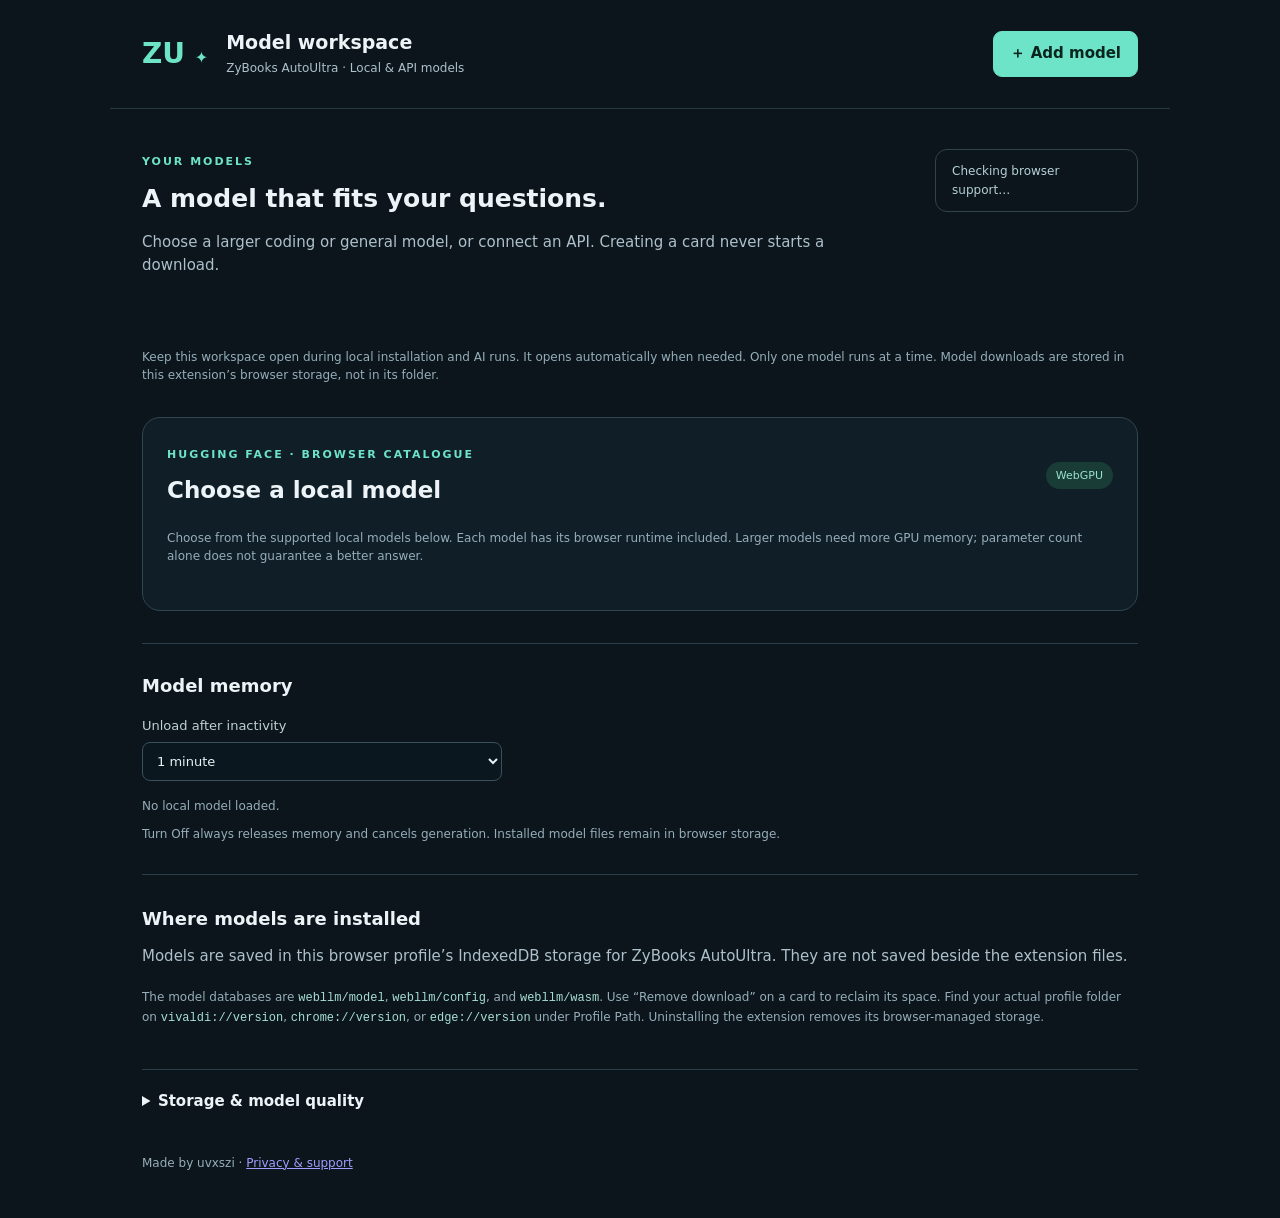
==== models.html @ 8e1f0266 "init" ====
<!doctype html><html lang="en"><head><meta charset="utf-8"><meta name="viewport" content="width=device-width,initial-scale=1"><title>Models · ZyBooks AutoUltra</title><link rel="stylesheet" href="models.css"></head><body>
<header><a class="brand" href="models.html">ZU <span>✦</span></a><div><h1>Model workspace</h1><p>ZyBooks AutoUltra · Local & API models</p></div><button id="add" class="primary">＋ Add model</button></header>
<main><section class="intro"><div><span class="eyebrow">YOUR MODELS</span><h2>A model that fits your questions.</h2><p>Choose a larger coding or general model, or connect an API. Creating a card never starts a download.</p></div><div class="gpu" id="gpu">Checking browser support…</div></section>
<div id="status" role="status" aria-live="polite"></div><section id="activity" hidden><div><strong id="job-label">Preparing model</strong><button id="cancel">Cancel</button></div><progress id="progress" max="1" value="0"></progress><p id="progress-label"></p></section>
<section id="cards" aria-label="Model cards"></section><p class="hint">Keep this workspace open during local installation and AI runs. It opens automatically when needed. Only one model runs at a time. Model downloads are stored in this extension’s browser storage, not in its folder.</p>
<section id="catalog-panel" aria-labelledby="catalog-title"><div class="catalog-head"><div><span class="eyebrow">HUGGING FACE · BROWSER CATALOGUE</span><h2 id="catalog-title">Choose a local model</h2></div><span class="catalog-badge">WebGPU</span></div>
 <p class="hint">Choose from the supported local models below. Each model has its browser runtime included. Larger models need more GPU memory; parameter count alone does not guarantee a better answer.</p>
 
 <p id="catalog-status" class="hint" role="status" aria-live="polite"></p><div id="catalog-results"></div>
 </section>
<section class="memory-settings"><h2>Model memory</h2><label>Unload after inactivity<select id="modelIdleMinutes"><option value="1">1 minute</option><option value="3">3 minutes</option><option value="5">5 minutes</option><option value="10">10 minutes</option><option value="30">30 minutes</option><option value="60">60 minutes</option><option value="0">Keep loaded until turned off</option></select></label><p id="memory-status" class="hint" role="status">No local model loaded.</p><p class="hint">Turn Off always releases memory and cancels generation. Installed model files remain in browser storage.</p></section><section class="storage-location"><h2>Where models are installed</h2><p>Models are saved in this browser profile’s IndexedDB storage for ZyBooks AutoUltra. They are not saved beside the extension files.</p><code id="storage-origin"></code><p id="storage-path" class="hint"></p><p class="hint">The model databases are <code>webllm/model</code>, <code>webllm/config</code>, and <code>webllm/wasm</code>. Use “Remove download” on a card to reclaim its space. Find your actual profile folder on <code>vivaldi://version</code>, <code>chrome://version</code>, or <code>edge://version</code> under Profile Path. Uninstalling the extension removes its browser-managed storage.</p></section>
<details><summary>Storage & model quality</summary><p>Size estimates cover model weights; tokenizer and browser cache overhead add a little more. GPU memory needs can exceed the listed baseline with longer contexts. The catalogue ranges from 0.5B to 13B parameters, including a 7B coding model. The older Llama 2 13B is a high-memory alternative, not a quality ranking. AI answers can contain mistakes; review the result before using it.</p><p>Removing a card removes its downloaded model when no other card uses that model. “Remove download” keeps the card. Keep the unpacked extension in a permanent folder when updating it.</p><p>The Windows message that WebGPU’s powerPreference is ignored is a browser warning, not an inference failure. This version omits that unused setting.</p></details>
<p class="hint">Made by uvxszi · <a href="privacy.html" target="_blank">Privacy & support</a></p></main>
<dialog id="editor"><form id="model-form"><div class="dialog-head"><h2 id="form-title">Add a model</h2><button type="button" id="close" aria-label="Close">×</button></div>
<label>Model type<select id="type"><option value="local">Local Browser Model</option><option value="api">API Model</option></select></label>
<label>Card name<input id="name" maxlength="80" required placeholder="My coding model"></label>
<div id="local-fields"><label>Local model<select id="model"></select></label><p id="model-details" class="hint"></p><label>Context capacity<select id="context"><option value="4096">4,096 tokens</option><option value="8192">8,192 tokens · more GPU memory</option></select></label></div>
<div id="api-fields" hidden><label>Chat completions endpoint<input id="endpoint" type="url" placeholder="https://provider.example/v1/chat/completions"></label><p class="hint">Using LM Studio? The Chat Completions Endpoint is usually <code>http://localhost:1234/v1/chat/completions</code>. Start its local server, then enter the model ID shown in LM Studio.</p><label>API key<input id="api-key" type="password" autocomplete="off"></label><label>Model ID<input id="api-model" placeholder="provider-model-id"></label><label>Response format<select id="format"><option value="json_schema">JSON schema</option><option value="json_object">JSON object</option></select></label><p class="hint">The provider receives the question you send, or the page excerpt you explicitly send to the topic helper. Credentials stay in extension storage.</p></div>
<label class="inline"><input id="limit-output" type="checkbox">Limit output tokens</label><p class="hint">Off by default: no extension-imposed token limit. The model’s context capacity and API server settings still apply.</p><div class="grid"><label id="token-limit-field" hidden>Output token limit<input id="tokens" type="number" min="1" max="1048576" step="1" value="1024" disabled></label><label>Temperature<input id="temperature" type="number" min="0" max="1" step="0.1" value="0.2" required></label></div>
<p class="hint">Creating a card does not download a local model.</p><p id="form-error" role="alert"></p><button id="save-model" class="primary">Create Model Card</button></form></dialog>
<script src="ai-contract.js"></script><script type="module" src="models.js"></script></body></html>
---- models.css ----
:root{color-scheme:dark;font:15px/1.55 system-ui,sans-serif;background:#0c151b;color:#edf4f7}*{box-sizing:border-box}body{margin:0}header,main{max-width:1060px;margin:auto;padding:28px 32px}header{display:flex;align-items:center;gap:18px;border-bottom:1px solid #293943}header .primary{margin-left:auto}.brand{font-weight:800;color:#6de4c7;text-decoration:none;font-size:28px}.brand span{font-size:16px}h1{font-size:19px;margin:0}h2{font-size:25px;font-weight:620;margin:8px 0 12px}p{color:#adc0cb;margin:4px 0 18px}header p{margin:2px 0;font-size:12px}.eyebrow{font-size:11px;letter-spacing:2px;color:#6de4c7;font-weight:700}.intro{display:flex;gap:30px;align-items:start;justify-content:space-between;margin:12px 0 32px}.gpu{max-width:220px;padding:12px 16px;border:1px solid #31434b;border-radius:12px;color:#b4d0d6;font-size:12px}button,input,select{font:inherit}button{border:1px solid #3b505d;background:#1e303b;color:#e1edf4;padding:10px 16px;border-radius:9px;cursor:pointer}button:hover{background:#304653}button:disabled{opacity:.5;cursor:default}.primary{background:#6de4c7;color:#09251e;border-color:#6de4c7;font-weight:650}.primary:hover{background:#93efd9}input,select{width:100%;padding:10px;border:1px solid #39505d;background:#0b171f;color:#e7f1f6;border-radius:8px}input:focus,select:focus,button:focus-visible{outline:2px solid #6de4c7;outline-offset:3px}label{display:block;font-size:13px;color:#bfd0d8;margin:16px 0}label input,label select{margin-top:6px}.inline{display:flex;gap:10px;align-items:center}.inline input{width:auto;margin:0}#cards{display:grid;grid-template-columns:repeat(auto-fit,minmax(280px,1fr));gap:16px}.card{border:1px solid #2e4653;background:linear-gradient(145deg,#162932,#12202a);border-radius:16px;padding:23px;min-height:240px;display:flex;flex-direction:column}.card.selected{border-color:#6de4c7}.card h3{font-size:20px;margin:12px 0 6px}.card .tag{color:#6de4c7;font-size:11px;letter-spacing:1px}.card .buttons{display:flex;gap:8px;flex-wrap:wrap;margin-top:auto}.card button{font-size:12px;padding:8px 10px}.card .details{font-size:12px;margin-bottom:18px}.hint{font-size:12px;margin:20px 0;color:#95aeba}details{border-top:1px solid #293e49;padding:20px 0}summary{cursor:pointer;font-weight:600}summary span{font-weight:400;color:#8ca5b3;margin-left:14px;font-size:12px}details p{margin-top:16px}#status{color:#6de4c7;margin-bottom:16px}#activity{border:1px solid #3a6a62;padding:20px;border-radius:14px;margin-bottom:20px}#activity>div{display:flex;justify-content:space-between;align-items:center}progress{width:100%;margin-top:18px;accent-color:#6de4c7}#progress-label{font-size:12px;margin-top:10px}dialog{color:inherit;background:#14232d;border:1px solid #405965;border-radius:18px;padding:28px;width:min(540px,95vw);max-height:92vh}dialog::backdrop{background:#000a;backdrop-filter:blur(4px)}.dialog-head{display:flex;align-items:center;justify-content:space-between}.dialog-head h2{font-size:21px;margin:0}.dialog-head button{padding:3px 10px}.grid{display:grid;grid-template-columns:1fr 1fr;gap:18px}#form-error{color:#ffb0a7}[hidden]{display:none!important}@media(max-width:650px){header,main{padding:20px}.intro{display:block}.gpu{max-width:none}h2{font-size:22px}}
.storage-location{padding:22px 0;border-top:1px solid #293e49}.storage-location h2{font-size:18px}.storage-location code{overflow-wrap:anywhere;color:#a7dfd2}

#catalog-panel{border:1px solid #304752;background:#101e28;border-radius:18px;padding:24px;margin:32px 0}.catalog-head{display:flex;align-items:center;justify-content:space-between}.catalog-head h2{font-size:23px;margin-bottom:0}.catalog-badge{font-size:11px;color:#99e2cf;background:#193c37;padding:5px 10px;border-radius:30px}.catalog-filters{display:grid;grid-template-columns:1fr 130px auto;gap:12px;align-items:end}.catalog-filters label{margin:0}.catalog-filters button{font-size:12px;min-height:42px}.catalog-item{display:flex;gap:16px;align-items:center;justify-content:space-between;border-top:1px solid #293f4b;padding:17px 0}.catalog-item h3{font-size:15px;margin:0 0 3px}.catalog-item p{font-size:12px;margin:0 0 4px}.catalog-item a{font-size:11px;color:#83c6d5}.catalog-item button{flex-shrink:0;font-size:12px;padding:8px 12px}.catalog-empty{padding:20px;background:#172b35;border-radius:10px;font-size:13px}#catalog-results{max-height:480px;overflow:auto;padding-right:8px}#catalog-status{margin:14px 0}.card .details{white-space:pre-line}@media(max-width:700px){.catalog-filters{grid-template-columns:1fr 110px}.catalog-filters button{grid-column:1/-1}#catalog-panel{padding:16px}.catalog-item{align-items:flex-start}}

.memory-settings{padding:20px 0;border-top:1px solid #293e49}.memory-settings h2{font-size:18px}.memory-settings label{max-width:360px}.memory-settings .hint{margin:10px 0}
.privacy-page{font-size:16px}.privacy-page header p{font-size:13px}
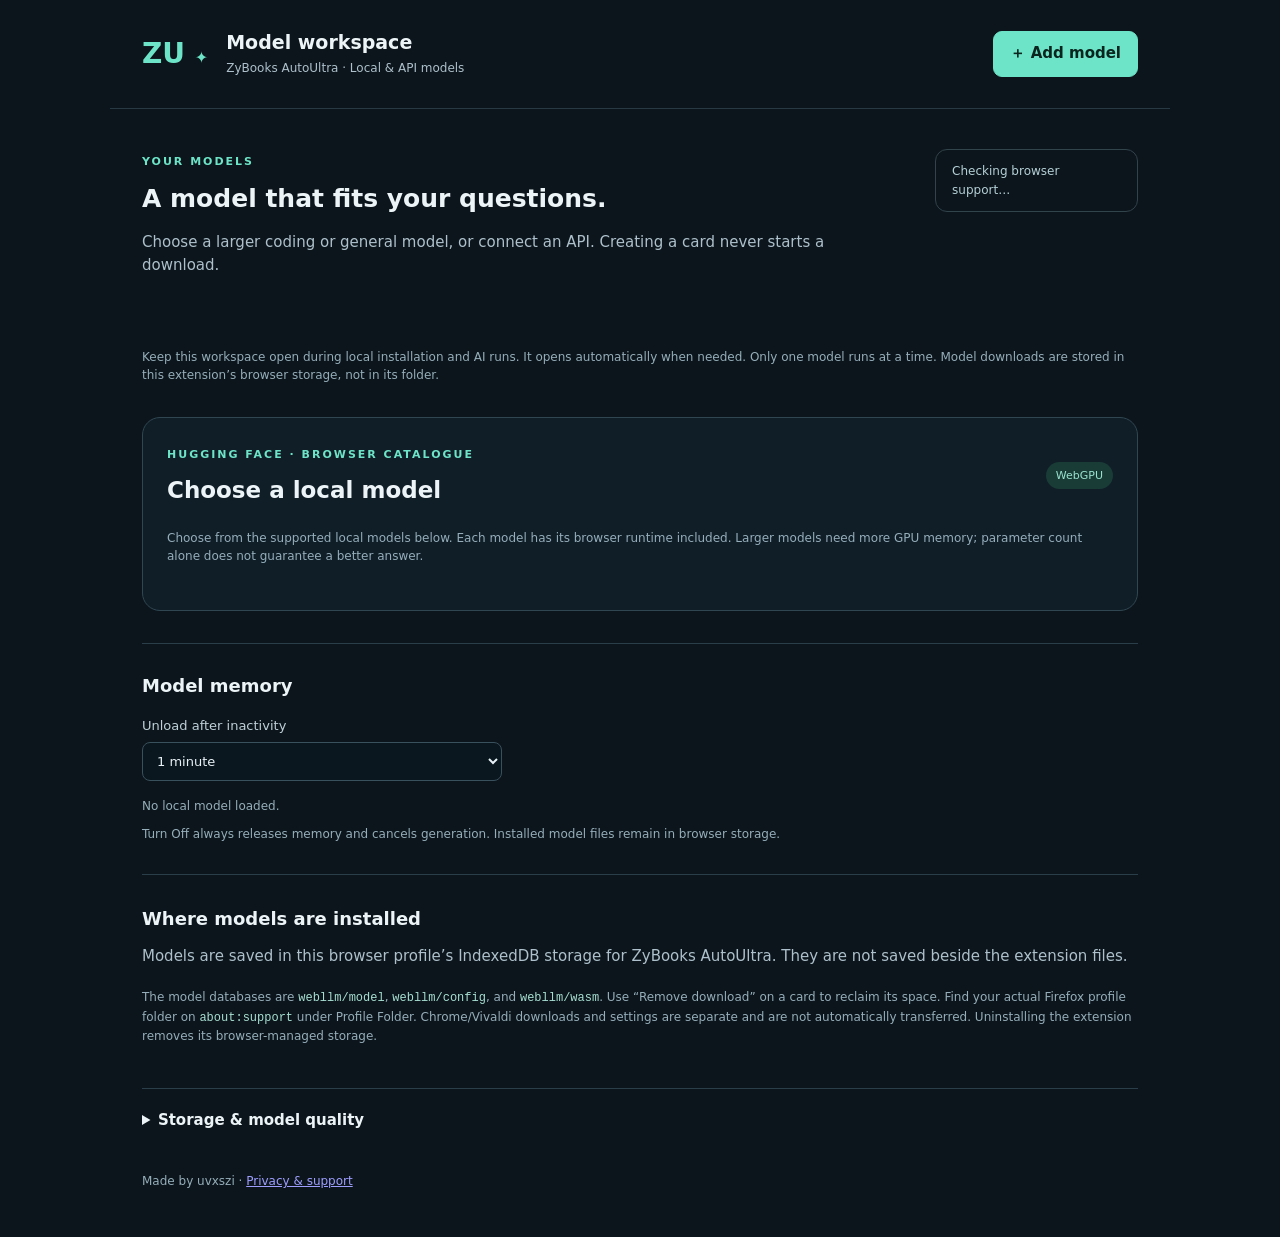
==== commit 2f6f7328: "init" ====
--- a/models.html
+++ b/models.html
@@ -1,21 +1,21 @@
-<!doctype html><html lang="en"><head><meta charset="utf-8"><meta name="viewport" content="width=device-width,initial-scale=1"><title>Models · ZyBooks AutoUltra</title><link rel="stylesheet" href="models.css"></head><body>
-<header><a class="brand" href="models.html">ZU <span>✦</span></a><div><h1>Model workspace</h1><p>ZyBooks AutoUltra · Local & API models</p></div><button id="add" class="primary">＋ Add model</button></header>
-<main><section class="intro"><div><span class="eyebrow">YOUR MODELS</span><h2>A model that fits your questions.</h2><p>Choose a larger coding or general model, or connect an API. Creating a card never starts a download.</p></div><div class="gpu" id="gpu">Checking browser support…</div></section>
-<div id="status" role="status" aria-live="polite"></div><section id="activity" hidden><div><strong id="job-label">Preparing model</strong><button id="cancel">Cancel</button></div><progress id="progress" max="1" value="0"></progress><p id="progress-label"></p></section>
-<section id="cards" aria-label="Model cards"></section><p class="hint">Keep this workspace open during local installation and AI runs. It opens automatically when needed. Only one model runs at a time. Model downloads are stored in this extension’s browser storage, not in its folder.</p>
-<section id="catalog-panel" aria-labelledby="catalog-title"><div class="catalog-head"><div><span class="eyebrow">HUGGING FACE · BROWSER CATALOGUE</span><h2 id="catalog-title">Choose a local model</h2></div><span class="catalog-badge">WebGPU</span></div>
- <p class="hint">Choose from the supported local models below. Each model has its browser runtime included. Larger models need more GPU memory; parameter count alone does not guarantee a better answer.</p>
- 
- <p id="catalog-status" class="hint" role="status" aria-live="polite"></p><div id="catalog-results"></div>
- </section>
-<section class="memory-settings"><h2>Model memory</h2><label>Unload after inactivity<select id="modelIdleMinutes"><option value="1">1 minute</option><option value="3">3 minutes</option><option value="5">5 minutes</option><option value="10">10 minutes</option><option value="30">30 minutes</option><option value="60">60 minutes</option><option value="0">Keep loaded until turned off</option></select></label><p id="memory-status" class="hint" role="status">No local model loaded.</p><p class="hint">Turn Off always releases memory and cancels generation. Installed model files remain in browser storage.</p></section><section class="storage-location"><h2>Where models are installed</h2><p>Models are saved in this browser profile’s IndexedDB storage for ZyBooks AutoUltra. They are not saved beside the extension files.</p><code id="storage-origin"></code><p id="storage-path" class="hint"></p><p class="hint">The model databases are <code>webllm/model</code>, <code>webllm/config</code>, and <code>webllm/wasm</code>. Use “Remove download” on a card to reclaim its space. Find your actual profile folder on <code>vivaldi://version</code>, <code>chrome://version</code>, or <code>edge://version</code> under Profile Path. Uninstalling the extension removes its browser-managed storage.</p></section>
-<details><summary>Storage & model quality</summary><p>Size estimates cover model weights; tokenizer and browser cache overhead add a little more. GPU memory needs can exceed the listed baseline with longer contexts. The catalogue ranges from 0.5B to 13B parameters, including a 7B coding model. The older Llama 2 13B is a high-memory alternative, not a quality ranking. AI answers can contain mistakes; review the result before using it.</p><p>Removing a card removes its downloaded model when no other card uses that model. “Remove download” keeps the card. Keep the unpacked extension in a permanent folder when updating it.</p><p>The Windows message that WebGPU’s powerPreference is ignored is a browser warning, not an inference failure. This version omits that unused setting.</p></details>
-<p class="hint">Made by uvxszi · <a href="privacy.html" target="_blank">Privacy & support</a></p></main>
-<dialog id="editor"><form id="model-form"><div class="dialog-head"><h2 id="form-title">Add a model</h2><button type="button" id="close" aria-label="Close">×</button></div>
-<label>Model type<select id="type"><option value="local">Local Browser Model</option><option value="api">API Model</option></select></label>
-<label>Card name<input id="name" maxlength="80" required placeholder="My coding model"></label>
-<div id="local-fields"><label>Local model<select id="model"></select></label><p id="model-details" class="hint"></p><label>Context capacity<select id="context"><option value="4096">4,096 tokens</option><option value="8192">8,192 tokens · more GPU memory</option></select></label></div>
-<div id="api-fields" hidden><label>Chat completions endpoint<input id="endpoint" type="url" placeholder="https://provider.example/v1/chat/completions"></label><p class="hint">Using LM Studio? The Chat Completions Endpoint is usually <code>http://localhost:1234/v1/chat/completions</code>. Start its local server, then enter the model ID shown in LM Studio.</p><label>API key<input id="api-key" type="password" autocomplete="off"></label><label>Model ID<input id="api-model" placeholder="provider-model-id"></label><label>Response format<select id="format"><option value="json_schema">JSON schema</option><option value="json_object">JSON object</option></select></label><p class="hint">The provider receives the question you send, or the page excerpt you explicitly send to the topic helper. Credentials stay in extension storage.</p></div>
-<label class="inline"><input id="limit-output" type="checkbox">Limit output tokens</label><p class="hint">Off by default: no extension-imposed token limit. The model’s context capacity and API server settings still apply.</p><div class="grid"><label id="token-limit-field" hidden>Output token limit<input id="tokens" type="number" min="1" max="1048576" step="1" value="1024" disabled></label><label>Temperature<input id="temperature" type="number" min="0" max="1" step="0.1" value="0.2" required></label></div>
-<p class="hint">Creating a card does not download a local model.</p><p id="form-error" role="alert"></p><button id="save-model" class="primary">Create Model Card</button></form></dialog>
-<script src="ai-contract.js"></script><script type="module" src="models.js"></script></body></html>
+<!doctype html><html lang="en"><head><meta charset="utf-8"><meta name="viewport" content="width=device-width,initial-scale=1"><title>Models · ZyBooks AutoUltra</title><link rel="stylesheet" href="models.css"></head><body>
+<header><a class="brand" href="models.html">ZU <span>✦</span></a><div><h1>Model workspace</h1><p>ZyBooks AutoUltra · Local & API models</p></div><button id="add" class="primary">＋ Add model</button></header>
+<main><section class="intro"><div><span class="eyebrow">YOUR MODELS</span><h2>A model that fits your questions.</h2><p>Choose a larger coding or general model, or connect an API. Creating a card never starts a download.</p></div><div class="gpu" id="gpu">Checking browser support…</div></section>
+<div id="status" role="status" aria-live="polite"></div><section id="activity" hidden><div><strong id="job-label">Preparing model</strong><button id="cancel">Cancel</button></div><progress id="progress" max="1" value="0"></progress><p id="progress-label"></p></section>
+<section id="cards" aria-label="Model cards"></section><p class="hint">Keep this workspace open during local installation and AI runs. It opens automatically when needed. Only one model runs at a time. Model downloads are stored in this extension’s browser storage, not in its folder.</p>
+<section id="catalog-panel" aria-labelledby="catalog-title"><div class="catalog-head"><div><span class="eyebrow">HUGGING FACE · BROWSER CATALOGUE</span><h2 id="catalog-title">Choose a local model</h2></div><span class="catalog-badge">WebGPU</span></div>
+ <p class="hint">Choose from the supported local models below. Each model has its browser runtime included. Larger models need more GPU memory; parameter count alone does not guarantee a better answer.</p>
+ 
+ <p id="catalog-status" class="hint" role="status" aria-live="polite"></p><div id="catalog-results"></div>
+ </section>
+<section class="memory-settings"><h2>Model memory</h2><label>Unload after inactivity<select id="modelIdleMinutes"><option value="1">1 minute</option><option value="3">3 minutes</option><option value="5">5 minutes</option><option value="10">10 minutes</option><option value="30">30 minutes</option><option value="60">60 minutes</option><option value="0">Keep loaded until turned off</option></select></label><p id="memory-status" class="hint" role="status">No local model loaded.</p><p class="hint">Turn Off always releases memory and cancels generation. Installed model files remain in browser storage.</p></section><section class="storage-location"><h2>Where models are installed</h2><p>Models are saved in this browser profile’s IndexedDB storage for ZyBooks AutoUltra. They are not saved beside the extension files.</p><code id="storage-origin"></code><p id="storage-path" class="hint"></p><p class="hint">The model databases are <code>webllm/model</code>, <code>webllm/config</code>, and <code>webllm/wasm</code>. Use “Remove download” on a card to reclaim its space. Find your actual Firefox profile folder on <code>about:support</code> under Profile Folder. Chrome/Vivaldi downloads and settings are separate and are not automatically transferred. Uninstalling the extension removes its browser-managed storage.</p></section>
+<details><summary>Storage & model quality</summary><p>Size estimates cover model weights; tokenizer and browser cache overhead add a little more. GPU memory needs can exceed the listed baseline with longer contexts. The catalogue ranges from 0.5B to 13B parameters, including a 7B coding model. The older Llama 2 13B is a high-memory alternative, not a quality ranking. AI answers can contain mistakes; review the result before using it.</p><p>Removing a card removes its downloaded model when no other card uses that model. “Remove download” keeps the card. Keep the unpacked extension in a permanent folder when updating it.</p><p>Local AI requires WebGPU and the model’s GPU features, including shader-f16. Firefox support depends on your operating system, GPU, and driver. If unavailable, use an API model or a local LM Studio server.</p></details>
+<p class="hint">Made by uvxszi · <a href="privacy.html" target="_blank">Privacy & support</a></p></main>
+<dialog id="editor"><form id="model-form"><div class="dialog-head"><h2 id="form-title">Add a model</h2><button type="button" id="close" aria-label="Close">×</button></div>
+<label>Model type<select id="type"><option value="local">Local Browser Model</option><option value="api">API Model</option></select></label>
+<label>Card name<input id="name" maxlength="80" required placeholder="My coding model"></label>
+<div id="local-fields"><label>Local model<select id="model"></select></label><p id="model-details" class="hint"></p><label>Context capacity<select id="context"><option value="4096">4,096 tokens</option><option value="8192">8,192 tokens · more GPU memory</option></select></label></div>
+<div id="api-fields" hidden><label>Chat completions endpoint<input id="endpoint" type="url" placeholder="https://provider.example/v1/chat/completions"></label><p class="hint">Using LM Studio? The Chat Completions Endpoint is usually <code>http://localhost:1234/v1/chat/completions</code>. Start its local server, then enter the model ID shown in LM Studio.</p><label>API key<input id="api-key" type="password" autocomplete="off"></label><label>Model ID<input id="api-model" placeholder="provider-model-id"></label><label>Response format<select id="format"><option value="json_schema">JSON schema</option><option value="json_object">JSON object</option></select></label><p class="hint">The provider receives the question you send, or the page excerpt you explicitly send to the topic helper. Credentials stay in extension storage.</p></div>
+<label class="inline"><input id="limit-output" type="checkbox">Limit output tokens</label><p class="hint">Off by default: no extension-imposed token limit. The model’s context capacity and API server settings still apply.</p><div class="grid"><label id="token-limit-field" hidden>Output token limit<input id="tokens" type="number" min="1" max="1048576" step="1" value="1024" disabled></label><label>Temperature<input id="temperature" type="number" min="0" max="1" step="0.1" value="0.2" required></label></div>
+<p class="hint">Creating a card does not download a local model.</p><p id="form-error" role="alert"></p><button id="save-model" class="primary">Create Model Card</button></form></dialog>
+<script src="ai-contract.js"></script><script type="module" src="models.js"></script></body></html>
